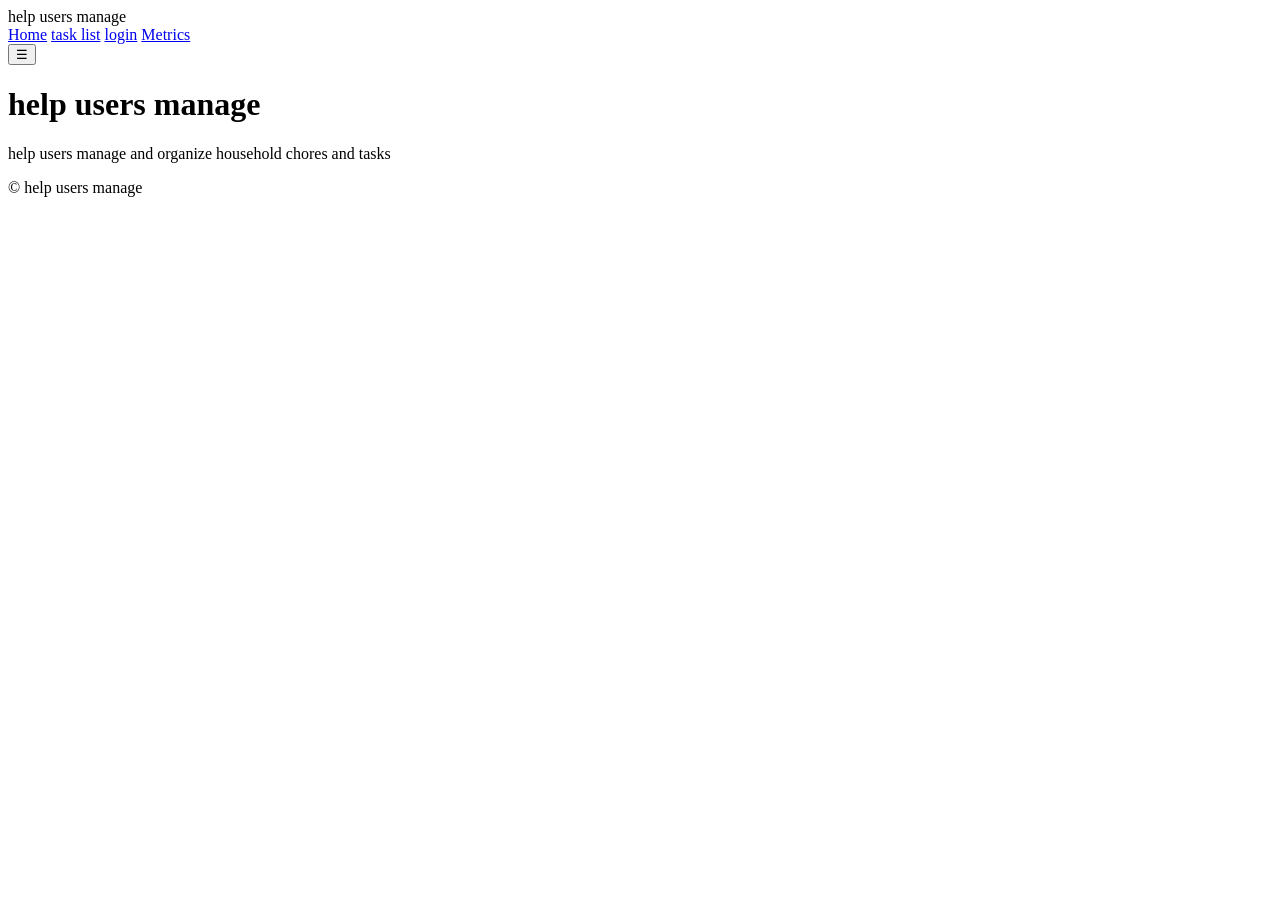
==== index.html @ 292d0263 "chore: publish dashboard starter" ====
<!DOCTYPE html>
<html lang="en">
  <head>
    <meta charset="UTF-8" />
    <meta name="viewport" content="width=device-width, initial-scale=1.0" />
    <title>help users manage</title>
    <meta name="description" content="help users manage and organize household chores and tasks" />
    <link rel="stylesheet" href="./styles.css" />
  </head>
  <body>
    <header data-testid="site-header">
      <nav data-testid="primary-nav">
        <span class="brand">help users manage</span>
        <div class="nav-links">
        <a href="./index.html" class="nav-link active">Home</a>
        <a href="./task-list.html" class="nav-link">task list</a>
        <a href="./login.html" class="nav-link">login</a>
        <a href="./metrics.html" class="nav-link">Metrics</a>
        </div>
        <button class="menu-toggle" data-testid="mobile-nav-toggle" aria-label="Menu" aria-expanded="false">&#9776;</button>
      </nav>
    </header>

    <main data-testid="main-content" data-page="home">
      <h1>help users manage</h1>
      <p>help users manage and organize household chores and tasks</p>
      <!-- GLM will implement the full Home page content -->
    </main>

    <footer data-testid="footer-section">
      <p>&copy; help users manage</p>
    </footer>

    <script src="./script.js"></script>
  </body>
</html>
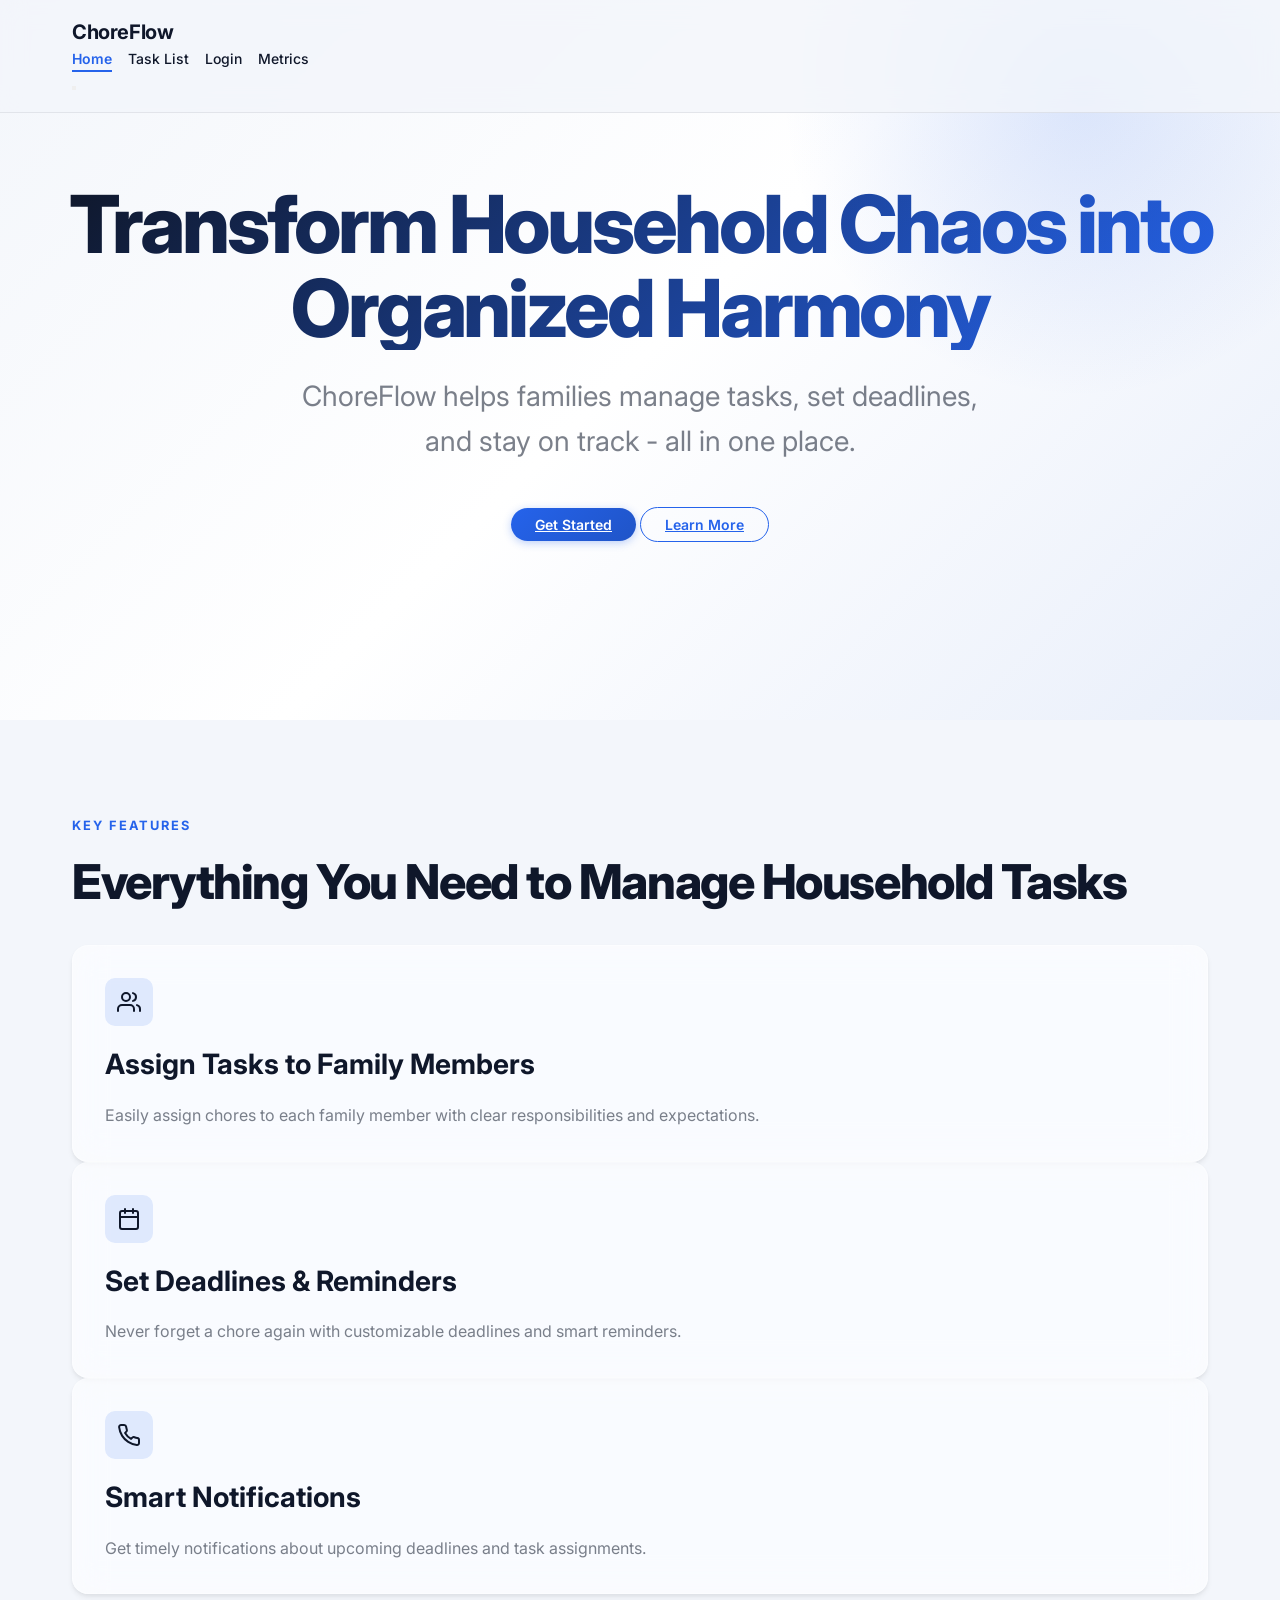
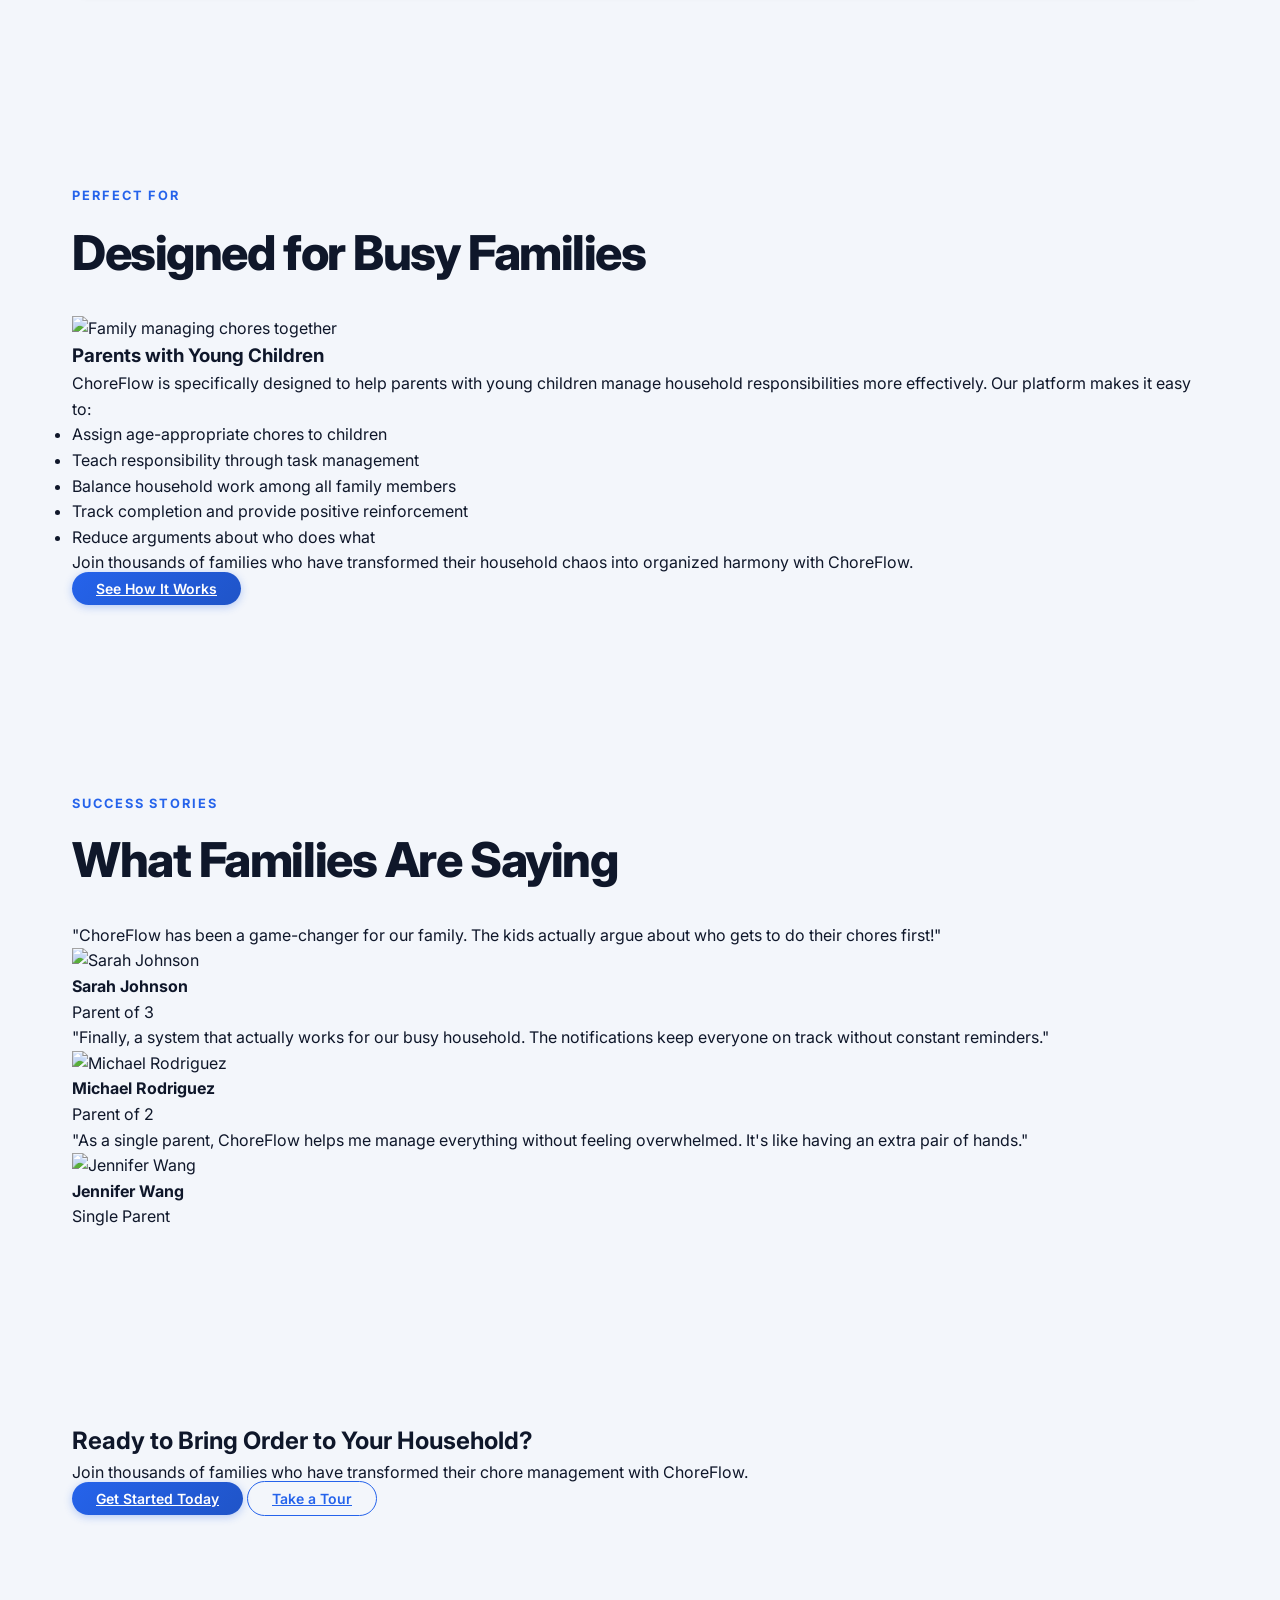
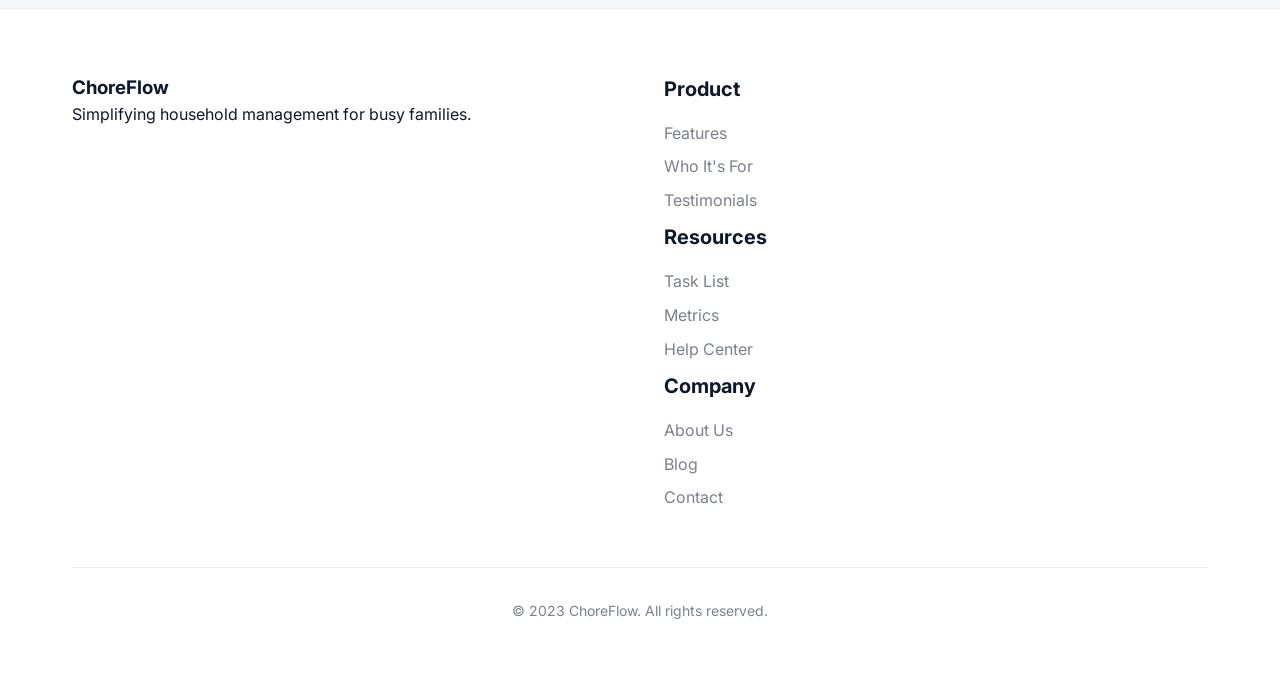
==== commit 605a1951: "feat: implement issue #1 with GLM-4.5-Air" ====
--- a/index.html
+++ b/index.html
@@ -3,32 +3,220 @@
   <head>
     <meta charset="UTF-8" />
     <meta name="viewport" content="width=device-width, initial-scale=1.0" />
-    <title>help users manage</title>
-    <meta name="description" content="help users manage and organize household chores and tasks" />
+    <title>ChoreFlow - Simplify Household Management</title>
+    <meta name="description" content="ChoreFlow helps families manage household chores and tasks efficiently" />
+    <link rel="preconnect" href="https://fonts.googleapis.com" />
+    <link rel="preconnect" href="https://fonts.gstatic.com" crossorigin />
+    <link href="https://fonts.googleapis.com/css2?family=Inter:wght@400;500;600;700;800&display=swap" rel="stylesheet" />
     <link rel="stylesheet" href="./styles.css" />
   </head>
   <body>
-    <header data-testid="site-header">
-      <nav data-testid="primary-nav">
-        <span class="brand">help users manage</span>
+    <header data-testid="site-header" class="navbar">
+      <nav data-testid="primary-nav" class="container">
+        <span class="brand">ChoreFlow</span>
         <div class="nav-links">
-        <a href="./index.html" class="nav-link active">Home</a>
-        <a href="./task-list.html" class="nav-link">task list</a>
-        <a href="./login.html" class="nav-link">login</a>
-        <a href="./metrics.html" class="nav-link">Metrics</a>
-        </div>
-        <button class="menu-toggle" data-testid="mobile-nav-toggle" aria-label="Menu" aria-expanded="false">&#9776;</button>
+          <a href="./index.html" class="nav-link active">Home</a>
+          <a href="./task-list.html" class="nav-link">Task List</a>
+          <a href="./login.html" class="nav-link">Login</a>
+          <a href="./metrics.html" class="nav-link">Metrics</a>
+        </div>
+        <button class="menu-toggle" data-testid="mobile-nav-toggle" aria-label="Menu" aria-expanded="false">
+          <span></span>
+          <span></span>
+          <span></span>
+        </button>
       </nav>
     </header>
 
     <main data-testid="main-content" data-page="home">
-      <h1>help users manage</h1>
-      <p>help users manage and organize household chores and tasks</p>
-      <!-- GLM will implement the full Home page content -->
+      <section id="hero-section" class="hero reveal">
+        <div class="container">
+          <div class="hero-content">
+            <h1 class="hero-title">Transform Household Chaos into Organized Harmony</h1>
+            <p class="hero-subtitle">ChoreFlow helps families manage tasks, set deadlines, and stay on track - all in one place.</p>
+            <div class="hero-cta">
+              <a href="#features" class="btn-primary">Get Started</a>
+              <a href="#who-it-is-for" class="btn-secondary">Learn More</a>
+            </div>
+          </div>
+        </div>
+        <div class="hero-orb"></div>
+      </section>
+
+      <section id="features" class="features-section reveal">
+        <div class="container">
+          <div class="section-label">Key Features</div>
+          <h2 class="section-title">Everything You Need to Manage Household Tasks</h2>
+          <div class="features-grid">
+            <div class="glass-card feature-card">
+              <div class="feature-icon">
+                <svg xmlns="http://www.w3.org/2000/svg" width="24" height="24" viewBox="0 0 24 24" fill="none" stroke="currentColor" stroke-width="2" stroke-linecap="round" stroke-linejoin="round">
+                  <path d="M17 21v-2a4 4 0 0 0-4-4H5a4 4 0 0 0-4 4v2"></path>
+                  <circle cx="9" cy="7" r="4"></circle>
+                  <path d="M23 21v-2a4 4 0 0 0-3-3.87"></path>
+                  <path d="M16 3.13a4 4 0 0 1 0 7.75"></path>
+                </svg>
+              </div>
+              <h3 class="feature-title">Assign Tasks to Family Members</h3>
+              <p class="feature-description">Easily assign chores to each family member with clear responsibilities and expectations.</p>
+            </div>
+            
+            <div class="glass-card feature-card">
+              <div class="feature-icon">
+                <svg xmlns="http://www.w3.org/2000/svg" width="24" height="24" viewBox="0 0 24 24" fill="none" stroke="currentColor" stroke-width="2" stroke-linecap="round" stroke-linejoin="round">
+                  <rect x="3" y="4" width="18" height="18" rx="2" ry="2"></rect>
+                  <line x1="16" y1="2" x2="16" y2="6"></line>
+                  <line x1="8" y1="2" x2="8" y2="6"></line>
+                  <line x1="3" y1="10" x2="21" y2="10"></line>
+                </svg>
+              </div>
+              <h3 class="feature-title">Set Deadlines & Reminders</h3>
+              <p class="feature-description">Never forget a chore again with customizable deadlines and smart reminders.</p>
+            </div>
+            
+            <div class="glass-card feature-card">
+              <div class="feature-icon">
+                <svg xmlns="http://www.w3.org/2000/svg" width="24" height="24" viewBox="0 0 24 24" fill="none" stroke="currentColor" stroke-width="2" stroke-linecap="round" stroke-linejoin="round">
+                  <path d="M22 16.92v3a2 2 0 0 1-2.18 2 19.79 19.79 0 0 1-8.63-3.07 19.5 19.5 0 0 1-6-6 19.79 19.79 0 0 1-3.07-8.67A2 2 0 0 1 4.11 2h3a2 2 0 0 1 2 1.72 12.84 12.84 0 0 0 .7 2.81 2 2 0 0 1-.45 2.11L8.09 9.91a16 16 0 0 0 6 6l1.27-1.27a2 2 0 0 1 2.11-.45 12.84 12.84 0 0 0 2.81.7A2 2 0 0 1 22 16.92z"></path>
+                </svg>
+              </div>
+              <h3 class="feature-title">Smart Notifications</h3>
+              <p class="feature-description">Get timely notifications about upcoming deadlines and task assignments.</p>
+            </div>
+          </div>
+        </div>
+      </section>
+
+      <section id="who-it-is-for" class="who-section reveal">
+        <div class="container">
+          <div class="section-label">Perfect For</div>
+          <h2 class="section-title">Designed for Busy Families</h2>
+          <div class="who-content">
+            <div class="who-image">
+              <img src="https://picsum.photos/seed/family-chore-time/600/400.jpg" alt="Family managing chores together" />
+            </div>
+            <div class="who-text">
+              <h3>Parents with Young Children</h3>
+              <p>ChoreFlow is specifically designed to help parents with young children manage household responsibilities more effectively. Our platform makes it easy to:</p>
+              <ul>
+                <li>Assign age-appropriate chores to children</li>
+                <li>Teach responsibility through task management</li>
+                <li>Balance household work among all family members</li>
+                <li>Track completion and provide positive reinforcement</li>
+                <li>Reduce arguments about who does what</li>
+              </ul>
+              <p>Join thousands of families who have transformed their household chaos into organized harmony with ChoreFlow.</p>
+              <a href="#features" class="btn-primary">See How It Works</a>
+            </div>
+          </div>
+        </div>
+      </section>
+
+      <section id="testimonials" class="testimonials-section reveal">
+        <div class="container">
+          <div class="section-label">Success Stories</div>
+          <h2 class="section-title">What Families Are Saying</h2>
+          <div class="testimonials-grid">
+            <div class="testimonial-card">
+              <div class="testimonial-content">
+                <p>"ChoreFlow has been a game-changer for our family. The kids actually argue about who gets to do their chores first!"</p>
+              </div>
+              <div class="testimonial-author">
+                <div class="author-avatar">
+                  <img src="https://picsum.photos/seed/sarah-johnson/50/50.jpg" alt="Sarah Johnson" />
+                </div>
+                <div class="author-info">
+                  <h4>Sarah Johnson</h4>
+                  <p>Parent of 3</p>
+                </div>
+              </div>
+            </div>
+            
+            <div class="testimonial-card">
+              <div class="testimonial-content">
+                <p>"Finally, a system that actually works for our busy household. The notifications keep everyone on track without constant reminders."</p>
+              </div>
+              <div class="testimonial-author">
+                <div class="author-avatar">
+                  <img src="https://picsum.photos/seed/michael-rodriguez/50/50.jpg" alt="Michael Rodriguez" />
+                </div>
+                <div class="author-info">
+                  <h4>Michael Rodriguez</h4>
+                  <p>Parent of 2</p>
+                </div>
+              </div>
+            </div>
+            
+            <div class="testimonial-card">
+              <div class="testimonial-content">
+                <p>"As a single parent, ChoreFlow helps me manage everything without feeling overwhelmed. It's like having an extra pair of hands."</p>
+              </div>
+              <div class="testimonial-author">
+                <div class="author-avatar">
+                  <img src="https://picsum.photos/seed/jennifer-wang/50/50.jpg" alt="Jennifer Wang" />
+                </div>
+                <div class="author-info">
+                  <h4>Jennifer Wang</h4>
+                  <p>Single Parent</p>
+                </div>
+              </div>
+            </div>
+          </div>
+        </div>
+      </section>
+
+      <section id="cta" class="cta-section reveal">
+        <div class="container">
+          <div class="cta-content">
+            <h2 class="cta-title">Ready to Bring Order to Your Household?</h2>
+            <p class="cta-subtitle">Join thousands of families who have transformed their chore management with ChoreFlow.</p>
+            <div class="cta-buttons">
+              <a href="./login.html" class="btn-primary">Get Started Today</a>
+              <a href="#features" class="btn-secondary">Take a Tour</a>
+            </div>
+          </div>
+        </div>
+      </section>
     </main>
 
-    <footer data-testid="footer-section">
-      <p>&copy; help users manage</p>
+    <footer data-testid="footer-section" class="footer">
+      <div class="container">
+        <div class="footer-content">
+          <div class="footer-brand">
+            <h3>ChoreFlow</h3>
+            <p>Simplifying household management for busy families.</p>
+          </div>
+          <div class="footer-links">
+            <div class="footer-column">
+              <h4>Product</h4>
+              <ul>
+                <li><a href="#features">Features</a></li>
+                <li><a href="#who-it-is-for">Who It's For</a></li>
+                <li><a href="#testimonials">Testimonials</a></li>
+              </ul>
+            </div>
+            <div class="footer-column">
+              <h4>Resources</h4>
+              <ul>
+                <li><a href="./task-list.html">Task List</a></li>
+                <li><a href="./metrics.html">Metrics</a></li>
+                <li><a href="#">Help Center</a></li>
+              </ul>
+            </div>
+            <div class="footer-column">
+              <h4>Company</h4>
+              <ul>
+                <li><a href="#">About Us</a></li>
+                <li><a href="#">Blog</a></li>
+                <li><a href="#">Contact</a></li>
+              </ul>
+            </div>
+          </div>
+        </div>
+        <div class="footer-bottom">
+          <p>&copy; 2023 ChoreFlow. All rights reserved.</p>
+        </div>
+      </div>
     </footer>
 
     <script src="./script.js"></script>
--- a/styles.css
+++ b/styles.css
@@ -0,0 +1,616 @@
+:root {
+  /* ── Core palette ── */
+  --bg: #f3f6fb;
+  --surface: #ffffff;
+  --accent: #2563eb;
+  --text: #0f172a;
+  --accent-light: color-mix(in srgb, var(--accent) 12%, transparent);
+  --accent-hover: color-mix(in srgb, var(--accent) 85%, #000);
+  --muted: color-mix(in srgb, var(--text) 55%, transparent);
+  --border: color-mix(in srgb, var(--text) 8%, transparent);
+  --border-hover: color-mix(in srgb, var(--text) 16%, transparent);
+
+  /* ── Spacing scale ── */
+  --space-xs: 4px;
+  --space-sm: 8px;
+  --space-md: 16px;
+  --space-lg: 24px;
+  --space-xl: 32px;
+  --space-2xl: 48px;
+  --space-3xl: 64px;
+  --space-4xl: 96px;
+
+  /* ── Typography scale (fluid) ── */
+  --text-xs: clamp(0.7rem, 0.65rem + 0.25vw, 0.8rem);
+  --text-sm: clamp(0.8rem, 0.75rem + 0.25vw, 0.875rem);
+  --text-base: clamp(0.9rem, 0.85rem + 0.3vw, 1rem);
+  --text-lg: clamp(1.05rem, 0.95rem + 0.5vw, 1.25rem);
+  --text-xl: clamp(1.25rem, 1rem + 1.1vw, 1.75rem);
+  --text-2xl: clamp(1.5rem, 1.1rem + 1.8vw, 2.25rem);
+  --text-3xl: clamp(1.8rem, 1.2rem + 2.8vw, 3rem);
+  --text-4xl: clamp(2.2rem, 1.3rem + 4vw, 4rem);
+  --text-hero: clamp(2.5rem, 1.5rem + 5vw, 5rem);
+
+  /* ── Shadows ── */
+  --shadow-xs: 0 1px 2px rgba(0,0,0,0.04);
+  --shadow-sm: 0 1px 3px rgba(0,0,0,0.06), 0 1px 2px rgba(0,0,0,0.04);
+  --shadow-md: 0 4px 6px -1px rgba(0,0,0,0.07), 0 2px 4px rgba(0,0,0,0.04);
+  --shadow-lg: 0 10px 25px -3px rgba(0,0,0,0.08), 0 4px 10px rgba(0,0,0,0.04);
+  --shadow-xl: 0 20px 50px -5px rgba(0,0,0,0.1), 0 8px 20px rgba(0,0,0,0.04);
+  --shadow-glow: 0 0 20px color-mix(in srgb, var(--accent) 25%, transparent);
+
+  /* ── Radii ── */
+  --radius-sm: 6px;
+  --radius-md: 10px;
+  --radius-lg: 16px;
+  --radius-xl: 24px;
+  --radius-full: 9999px;
+
+  /* ── Transitions ── */
+  --ease-out: cubic-bezier(0.16, 1, 0.3, 1);
+  --ease-spring: cubic-bezier(0.34, 1.56, 0.64, 1);
+  --duration-fast: 150ms;
+  --duration-normal: 250ms;
+  --duration-slow: 400ms;
+}
+
+/* ── Reset ── */
+*, *::before, *::after { box-sizing: border-box; margin: 0; padding: 0; }
+
+body {
+  font-family: 'Inter', system-ui, -apple-system, BlinkMacSystemFont, 'Segoe UI', Roboto, sans-serif;
+  background: var(--bg);
+  color: var(--text);
+  line-height: 1.6;
+  -webkit-font-smoothing: antialiased;
+  -moz-osx-font-smoothing: grayscale;
+  text-rendering: optimizeLegibility;
+}
+
+/* ── Animation keyframes library ── */
+@keyframes fadeIn { from { opacity: 0; } to { opacity: 1; } }
+@keyframes fadeUp { from { opacity: 0; transform: translateY(20px); } to { opacity: 1; transform: translateY(0); } }
+@keyframes fadeDown { from { opacity: 0; transform: translateY(-20px); } to { opacity: 1; transform: translateY(0); } }
+@keyframes slideInLeft { from { opacity: 0; transform: translateX(-30px); } to { opacity: 1; transform: translateX(0); } }
+@keyframes slideInRight { from { opacity: 0; transform: translateX(30px); } to { opacity: 1; transform: translateX(0); } }
+@keyframes scaleIn { from { opacity: 0; transform: scale(0.95); } to { opacity: 1; transform: scale(1); } }
+@keyframes shimmer { 0% { background-position: -200% 0; } 100% { background-position: 200% 0; } }
+@keyframes float { 0%, 100% { transform: translateY(0); } 50% { transform: translateY(-10px); } }
+@keyframes pulse { 0%, 100% { opacity: 1; } 50% { opacity: 0.6; } }
+@keyframes gradient { 0% { background-position: 0% 50%; } 50% { background-position: 100% 50%; } 100% { background-position: 0% 50%; } }
+
+/* ── Scroll-reveal class (JS adds .is-visible) ── */
+.reveal {
+  opacity: 0;
+  transform: translateY(20px);
+  transition: opacity var(--duration-slow) var(--ease-out), transform var(--duration-slow) var(--ease-out);
+}
+.reveal.is-visible {
+  opacity: 1;
+  transform: translateY(0);
+}
+
+/* ── Navigation ── */
+.navbar {
+  position: fixed;
+  top: 0;
+  left: 0;
+  right: 0;
+  z-index: 100;
+  padding: var(--space-md) var(--space-2xl);
+  background: color-mix(in srgb, var(--bg) 80%, transparent);
+  backdrop-filter: blur(12px) saturate(150%);
+  border-bottom: 1px solid var(--border);
+  transition: background var(--duration-normal);
+}
+
+.nav-container {
+  max-width: 1200px;
+  margin: 0 auto;
+  padding: 0 var(--space-lg);
+  display: flex;
+  justify-content: space-between;
+  align-items: center;
+}
+
+.brand {
+  font-weight: 700;
+  font-size: var(--text-lg);
+  letter-spacing: -0.02em;
+  color: var(--text);
+  text-decoration: none;
+}
+
+.mobile-nav-toggle {
+  display: none;
+  background: none;
+  border: 1px solid var(--border);
+  padding: var(--space-xs) var(--space-sm);
+  cursor: pointer;
+  font-size: var(--text-lg);
+  border-radius: var(--radius-sm);
+}
+
+.nav-links {
+  display: flex;
+  gap: var(--space-md);
+  align-items: center;
+}
+
+.nav-link {
+  text-decoration: none;
+  color: var(--text);
+  font-size: var(--text-sm);
+  font-weight: 500;
+  transition: color var(--duration-fast);
+  position: relative;
+}
+
+.nav-link::after {
+  content: '';
+  position: absolute;
+  bottom: -2px;
+  left: 0;
+  width: 0;
+  height: 2px;
+  background: var(--accent);
+  transition: width var(--duration-normal) var(--ease-out);
+}
+
+.nav-link:hover::after,
+.nav-link.active::after {
+  width: 100%;
+}
+
+.nav-link:hover {
+  color: var(--accent);
+}
+
+.nav-link.active {
+  color: var(--accent);
+  font-weight: 600;
+}
+
+@media (max-width: 768px) {
+  .mobile-nav-toggle {
+    display: block;
+  }
+  
+  .nav-links {
+    display: none;
+    position: absolute;
+    top: 100%;
+    left: 0;
+    right: 0;
+    background: var(--surface);
+    flex-direction: column;
+    padding: var(--space-lg);
+    box-shadow: var(--shadow-lg);
+    border-top: 1px solid var(--border);
+  }
+  
+  .nav-links.open {
+    display: flex;
+  }
+  
+  .nav-link {
+    padding: var(--space-sm) 0;
+  }
+}
+
+/* ── Hero Section ── */
+.hero {
+  min-height: 80vh;
+  display: flex;
+  align-items: center;
+  justify-content: center;
+  text-align: center;
+  background: linear-gradient(135deg, var(--bg) 0%, var(--surface) 50%, color-mix(in srgb, var(--accent) 5%, var(--bg)) 100%);
+  position: relative;
+  overflow: hidden;
+  padding: var(--space-4xl) var(--space-md);
+}
+
+.hero::before {
+  content: '';
+  position: absolute;
+  width: 600px;
+  height: 600px;
+  background: radial-gradient(circle, color-mix(in srgb, var(--accent) 15%, transparent), transparent 70%);
+  top: -200px;
+  right: -100px;
+  pointer-events: none;
+}
+
+.hero h1 {
+  font-size: var(--text-hero);
+  font-weight: 800;
+  letter-spacing: -0.04em;
+  line-height: 1.05;
+  background: linear-gradient(135deg, var(--text), var(--accent));
+  -webkit-background-clip: text;
+  -webkit-text-fill-color: transparent;
+  margin-bottom: var(--space-lg);
+}
+
+.hero p {
+  font-size: var(--text-xl);
+  max-width: 700px;
+  margin: 0 auto var(--space-2xl);
+  color: var(--muted);
+}
+
+/* ── Buttons ── */
+.btn-primary {
+  padding: var(--space-sm) var(--space-lg);
+  border-radius: var(--radius-full);
+  background: linear-gradient(135deg, var(--accent), var(--accent-hover));
+  color: white;
+  font-weight: 600;
+  font-size: var(--text-sm);
+  border: none;
+  cursor: pointer;
+  box-shadow: 0 2px 8px color-mix(in srgb, var(--accent) 30%, transparent);
+  transition: all var(--duration-normal) var(--ease-spring);
+}
+
+.btn-primary:hover {
+  transform: translateY(-2px) scale(1.02);
+  box-shadow: 0 6px 20px color-mix(in srgb, var(--accent) 40%, transparent);
+}
+
+.btn-secondary {
+  padding: var(--space-sm) var(--space-lg);
+  border-radius: var(--radius-full);
+  background: transparent;
+  color: var(--accent);
+  font-weight: 600;
+  font-size: var(--text-sm);
+  border: 1px solid var(--accent);
+  cursor: pointer;
+  transition: all var(--duration-normal) var(--ease-spring);
+}
+
+.btn-secondary:hover {
+  background: var(--accent);
+  color: white;
+}
+
+/* ── Sections ── */
+section {
+  padding: var(--space-4xl) var(--space-2xl);
+}
+
+.section-label {
+  font-size: var(--text-xs);
+  font-weight: 700;
+  text-transform: uppercase;
+  letter-spacing: 0.15em;
+  color: var(--accent);
+  margin-bottom: var(--space-sm);
+}
+
+.section-title {
+  font-size: var(--text-3xl);
+  font-weight: 800;
+  letter-spacing: -0.03em;
+  margin-bottom: var(--space-lg);
+}
+
+.container {
+  max-width: 1200px;
+  margin: 0 auto;
+  padding: 0 var(--space-lg);
+}
+
+/* ── Features ── */
+.features {
+  display: grid;
+  grid-template-columns: repeat(auto-fit, minmax(300px, 1fr));
+  gap: var(--space-lg);
+  margin-top: var(--space-2xl);
+}
+
+.feature-card {
+  padding: var(--space-xl);
+  border-radius: var(--radius-lg);
+  background: var(--surface);
+  border: 1px solid var(--border);
+  transition: all var(--duration-normal) var(--ease-out);
+}
+
+.feature-card:hover {
+  border-color: var(--accent);
+  box-shadow: var(--shadow-glow);
+  transform: translateY(-2px);
+}
+
+.feature-icon {
+  width: 48px;
+  height: 48px;
+  border-radius: var(--radius-md);
+  background: var(--accent-light);
+  display: flex;
+  align-items: center;
+  justify-content: center;
+  margin-bottom: var(--space-md);
+  font-size: 1.5rem;
+}
+
+.feature-title {
+  font-size: var(--text-xl);
+  font-weight: 700;
+  margin-bottom: var(--space-md);
+}
+
+.feature-description {
+  color: var(--muted);
+  line-height: 1.6;
+}
+
+/* Animation delays for staggered reveal */
+.feature-card:nth-child(1) { transition-delay: 0.1s; }
+.feature-card:nth-child(2) { transition-delay: 0.2s; }
+.feature-card:nth-child(3) { transition-delay: 0.3s; }
+
+/* ── Glass Cards ── */
+.glass-card {
+  background: rgba(255, 255, 255, 0.6);
+  backdrop-filter: blur(16px) saturate(180%);
+  border: 1px solid rgba(255, 255, 255, 0.3);
+  border-radius: var(--radius-lg);
+  box-shadow: var(--shadow-md);
+  padding: var(--space-xl);
+  transition: transform var(--duration-normal) var(--ease-out),
+              box-shadow var(--duration-normal) var(--ease-out);
+}
+
+.glass-card:hover {
+  transform: translateY(-4px);
+  box-shadow: var(--shadow-xl);
+}
+
+/* ── Task List ── */
+.task-list {
+  display: flex;
+  flex-direction: column;
+  gap: var(--space-md);
+}
+
+.task-item {
+  display: flex;
+  align-items: center;
+  padding: var(--space-lg);
+  background: var(--surface);
+  border-radius: var(--radius-lg);
+  border: 1px solid var(--border);
+  transition: all var(--duration-normal) var(--ease-out);
+}
+
+.task-item:hover {
+  box-shadow: var(--shadow-md);
+  transform: translateY(-2px);
+}
+
+.task-checkbox {
+  width: 20px;
+  height: 20px;
+  margin-right: var(--space-md);
+  cursor: pointer;
+}
+
+.task-content {
+  flex: 1;
+}
+
+.task-title {
+  font-weight: 600;
+  margin-bottom: var(--space-xs);
+}
+
+.task-meta {
+  display: flex;
+  gap: var(--space-md);
+  font-size: var(--text-sm);
+  color: var(--muted);
+}
+
+.task-actions {
+  display: flex;
+  gap: var(--space-sm);
+}
+
+.task-btn {
+  padding: var(--space-xs) var(--space-sm);
+  background: transparent;
+  border: 1px solid var(--border);
+  border-radius: var(--radius-sm);
+  cursor: pointer;
+  transition: all var(--duration-fast);
+}
+
+.task-btn:hover {
+  background: var(--accent-light);
+}
+
+/* ── Login Form ── */
+.login-form {
+  max-width: 400px;
+  margin: 0 auto;
+  padding: var(--space-3xl);
+  background: var(--surface);
+  border-radius: var(--radius-lg);
+  box-shadow: var(--shadow-lg);
+}
+
+.form-group {
+  margin-bottom: var(--space-lg);
+}
+
+.form-label {
+  display: block;
+  margin-bottom: var(--space-sm);
+  font-weight: 500;
+}
+
+.form-input {
+  width: 100%;
+  padding: var(--space-md);
+  border: 1px solid var(--border);
+  border-radius: var(--radius-md);
+  font-size: var(--text-base);
+  transition: border-color var(--duration-fast);
+}
+
+.form-input:focus {
+  outline: none;
+  border-color: var(--accent);
+}
+
+.form-submit {
+  width: 100%;
+  padding: var(--space-md);
+  background: var(--accent);
+  color: white;
+  border: none;
+  border-radius: var(--radius-md);
+  font-weight: 600;
+  cursor: pointer;
+  transition: all var(--duration-normal) var(--ease-spring);
+}
+
+.form-submit:hover {
+  background: var(--accent-hover);
+}
+
+/* ── Metrics Dashboard ── */
+.metrics-grid {
+  display: grid;
+  grid-template-columns: repeat(auto-fit, minmax(250px, 1fr));
+  gap: var(--space-lg);
+  margin-bottom: var(--space-2xl);
+}
+
+.metric-card {
+  padding: var(--space-xl);
+  background: var(--surface);
+  border-radius: var(--radius-lg);
+  border: 1px solid var(--border);
+  box-shadow: var(--shadow-sm);
+}
+
+.metric-value {
+  font-size: var(--text-3xl);
+  font-weight: 700;
+  color: var(--accent);
+  margin-bottom: var(--space-sm);
+}
+
+.metric-label {
+  font-size: var(--text-sm);
+  color: var(--muted);
+}
+
+.chart-container {
+  padding: var(--space-xl);
+  background: var(--surface);
+  border-radius: var(--radius-lg);
+  border: 1px solid var(--border);
+  box-shadow: var(--shadow-sm);
+}
+
+.chart-placeholder {
+  height: 300px;
+  background: var(--accent-light);
+  border-radius: var(--radius-md);
+  display: flex;
+  align-items: center;
+  justify-content: center;
+  color: var(--accent);
+  font-weight: 600;
+}
+
+/* ── Footer ── */
+footer {
+  padding: var(--space-3xl) var(--space-2xl);
+  background: var(--surface);
+  border-top: 1px solid var(--border);
+}
+
+.footer-content {
+  display: grid;
+  grid-template-columns: repeat(auto-fit, minmax(200px, 1fr));
+  gap: var(--space-2xl);
+  margin-bottom: var(--space-2xl);
+}
+
+.footer-column h4 {
+  font-size: var(--text-lg);
+  font-weight: 700;
+  margin-bottom: var(--space-md);
+}
+
+.footer-column ul {
+  list-style: none;
+}
+
+.footer-column li {
+  margin-bottom: var(--space-sm);
+}
+
+.footer-column a {
+  color: var(--muted);
+  text-decoration: none;
+  transition: color var(--duration-fast);
+}
+
+.footer-column a:hover {
+  color: var(--accent);
+}
+
+.footer-bottom {
+  text-align: center;
+  padding-top: var(--space-xl);
+  border-top: 1px solid var(--border);
+  color: var(--muted);
+  font-size: var(--text-sm);
+}
+
+/* ── Responsive Design ── */
+@media (max-width: 768px) {
+  .hero {
+    padding: var(--space-2xl) var(--space-md);
+  }
+  
+  .hero h1 {
+    font-size: var(--text-3xl);
+  }
+  
+  .hero p {
+    font-size: var(--text-lg);
+  }
+  
+  .features {
+    grid-template-columns: 1fr;
+  }
+  
+  .metrics-grid {
+    grid-template-columns: 1fr;
+  }
+  
+  .footer-content {
+    grid-template-columns: 1fr;
+    text-align: center;
+  }
+  
+  .task-item {
+    flex-direction: column;
+    align-items: flex-start;
+  }
+  
+  .task-actions {
+    margin-top: var(--space-md);
+    width: 100%;
+    justify-content: flex-end;
+  }
+}
